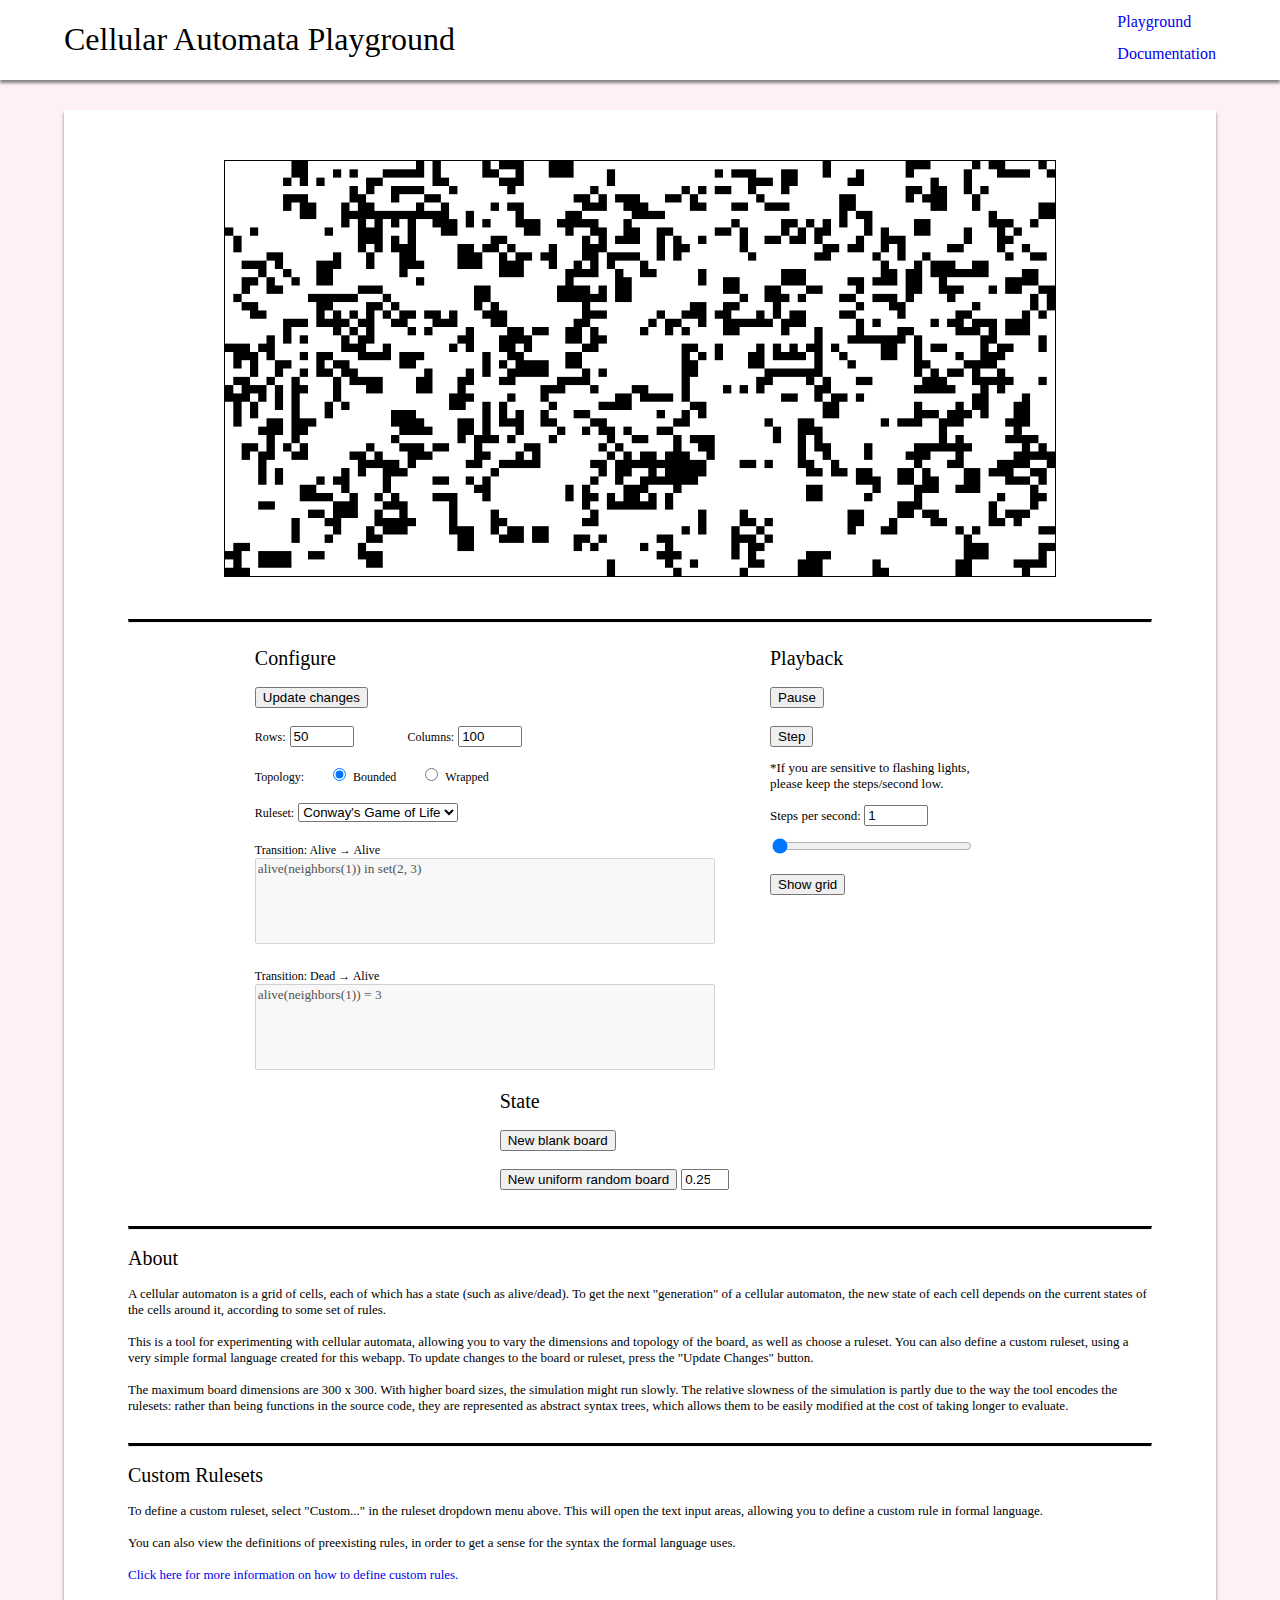
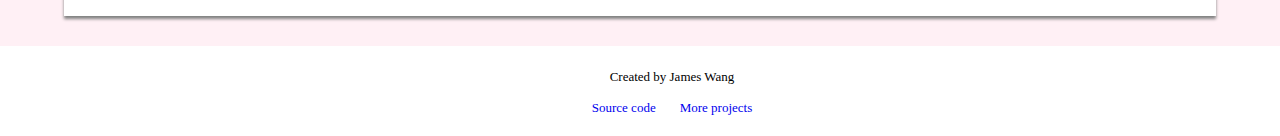
==== index.html @ 84c7635d "First commit" ====
﻿<!DOCTYPE html>
<html>
<head>
    <meta charset="utf-8" />
    <title>Cellular Automata</title>
    <link href="css/style.css" rel="stylesheet" />

    <script src="dependencies/jquery-3.6.0.min.js"></script>

    <script src="js/abstract_syntax_tree.js"></script>
    <script src="js/cellular_automaton.js"></script>
    <script src="js/utility.js"></script>
    <script src="js/globals.js"></script>
    <script src="js/draw.js"></script>
    <script src="js/controls.js"></script>
    <script src="js/main.js"></script>
    <noscript>Sorry, your browser does not support JavaScript.</noscript>
</head>
<body>
    <div class="top-menu">
        <div style="display: inline-block; padding-left: 5%">
            <h1>Cellular Automata Playground</h1>
        </div>
        <div style="float: right; padding-right: 5%">
            <a href="./index.html"><h2 style="margin-bottom: 0px; font-size: 16px">Playground</h2></a>
            <a href="./documentation.html"><h2 style="font-size: 16px">Documentation</h2></a>
        </div>
    </div>
    <div class="main-content">

        <div id="canvas-wrapper">
            <canvas id="canvas" width="1000" height="500"></canvas>
        </div>
        <hr class="solid">

        <div id="settings-menu">
            <div id="configure-menu" name="configure-menu">
                <h2>Configure</h2>
                <button type="button" id="update-configuration">Update changes</button>
                <br /><br />
                <div>
                    <label for="board-rows">Rows:</label>
                    <input type="number" id="board-rows" name="board-rows" min="10" max="300" style="margin-right: 50px">
                    <label for="board-columns">Columns:</label>
                    <input type="number" id="board-columns" name="board-columns" min="10" max="300">
                </div>
                <br />
                <div>
                    <label for="topology" style="margin-right: 20px;">Topology:</label>
                    <input type="radio" id="bounded" name="topology" value="bounded" checked="checked">
                    <label for="bounded" style="margin-right: 20px">Bounded</label>
                    <input type="radio" id="wrapped" name="topology" value="wrapped">
                    <label for="wrapped">Wrapped</label>
                </div>
                <br />
                <div>
                    <label for="rule-select">Ruleset:</label>
                    <select name="rule-select" id="rule-select">
                        <option value="conway">Conway's Game of Life</option>
                        <option value="mazectric">Mazectric</option>
                        <option value="replicator">Replicator</option>
                        <option value="seeds">Seeds</option>
                        <option value="downwards">Downwards</option>
                        <option value="custom">Custom...</option>
                    </select>
                </div>
                <br />
                <div>
                    <label for="alive-alive">Transition: Alive → Alive</label>
                    <br />
                    <textarea class="rule-input" type="text" id="alive-alive" cols="60" rows="5" disabled>alive(neighbors(1)) in set(2, 3)</textarea>
                    <br /><br />
                    <label for="dead-alive">Transition: Dead → Alive</label>
                    <br />
                    <textarea class="rule-input" type="text" id="dead-alive" cols="60" rows="5" disabled>alive(neighbors(1)) = 3</textarea>
                    <br />
                </div>
            </div>
            <div id="play-menu" name="play-menu">
                <h2>Playback</h2>
                <button type="button" id="play-simulation" style="display: block">Pause</button>
                <br />
                <button type="button" id="step-simulation" style="display: block">Step</button>
                <p>
                    *If you are sensitive to flashing lights, <br />
                    please keep the steps/second low.
                </p>
                <p style="display: inline">Steps per second: </p>
                <input type="number" min="1" max="100" value="1" id="speed-input" style="display: inline; margin-bottom: 10px" />
                <input type="range" min="1" max="10" value="1" id="speed-slider" style="width: 200px; display: block" />
                <br />
                <button type="button" id="grid-visible">Show grid</button>
            </div>
            <div id="state-menu" name="state-menu">
                <h2>State</h2>
                <button type="button" id="blank-board">New blank board</button>
                <br /><br />
                <button type="button" id="random-board" style="margin-bottom: 10px">New uniform random board</button>
                <input type="number" min="0" max="1" value="0.25" id="random-board-probability" />
            </div>
        </div>

        <br />
        <hr class="solid">

        <h2>About</h2>
        <p>
            A cellular automaton is a grid of cells, each of which has a state (such as alive/dead).
            To get the next "generation" of a cellular automaton,
            the new state of each cell depends on the current states of the cells around it,
            according to some set of rules.
            <br /><br />
            This is a tool for experimenting with cellular automata,
            allowing you to vary the dimensions and topology of the board,
            as well as choose a ruleset. 
            You can also define a custom ruleset,
            using a very simple formal language created for this webapp.
            To update changes to the board or ruleset, press the "Update Changes" button.
            <br /><br />
            The maximum board dimensions are 300 x 300.
            With higher board sizes, the simulation might run slowly.
            The relative slowness of the simulation is partly due to the way the tool encodes the rulesets:
            rather than being functions in the source code,
            they are represented as abstract syntax trees,
            which allows them to be easily modified at the cost of taking longer to evaluate.
            <br /><br />
        </p>
        <hr class="solid">

        <h2>Custom Rulesets</h2>
        <p>
            To define a custom ruleset, select "Custom..." in the ruleset dropdown menu above.
            This will open the text input areas, allowing you to define a custom rule in formal language.
            <br /><br />
            You can also view the definitions of preexisting rules, 
            in order to get a sense for the syntax the formal language uses.
            <br /><br />
            <a href="./documentation.html">Click here for more information on how to define custom rules.</a>
        </p>
    </div>
    <div class="bottom-menu">
        <p>Created by James Wang</p>
        <a href="https://github.com/jwang541/Custom-Cellular-Automata" style="margin-right: 20px">Source code</a>
        <a href="https://github.com/jwang541?tab=repositories">More projects</a>
    </div>
</body>
</html>
---- css/style.css ----
﻿body {
    background-color: lavenderblush;
    overflow-wrap: break-word;
    padding: 0px;
    margin: 0px;
}

h1 {
    font-family: Verdana;
    font-size: 32px;
    font-weight: 100;
}

h2 {
    font-family: Verdana;
    font-size: 20px;
    font-weight: 400;
}

p {
    font-family: Verdana;
    font-size: 13px;
    font-weight: 400;
}

label {
    font-family: Verdana;
    font-size: 12px;
    font-weight: 400;
}

a {
    font-family: Verdana;
    font-size: 13px;
    font-weight: 400;
}
a:link { text-decoration: none; }
a:visited { text-decoration: none; }
a:hover { text-decoration: none; }
a:active { text-decoration: none; }

code {
    background-color: #eee;
    border-radius: 3px;
    font-family: courier, monospace;
    padding: 0 3px;
}

.top-menu {
    width: 100%;
    text-align: left;
    background-color: white;
    box-shadow: 0px 3px 3px grey;
    vertical-align: top;
    display: inline-block;
}

.main-content {
    padding-top: 20px;
    padding-bottom: 20px;
    padding-left: 5%;
    padding-right: 5%;
    margin-top: 30px;
    margin-bottom: 30px;
    margin-left: 5%;
    margin-right: 5%;
    background-color: white;
    box-shadow: 0px 3px 3px grey;
}

.bottom-menu {
    width: auto;
    padding-top: 10px;
    padding-bottom: 20px;
    padding-left: 5%;
    text-align: center;
    background-color: white;
}

#canvas-title {
    width: 80%;
    margin-left: auto;
    margin-right: auto;
    padding-bottom: 0px;
    text-align: center;
}

#canvas-wrapper {
    width: 90%;
    margin-left: auto;
    margin-right: auto;
    text-align: center;
    padding-top: 30px;
    padding-bottom: 30px;
}

#canvas {
    height: 90%;
    max-width: 90%;
    background-color: white;
    border: 1px solid black;
    margin: auto;
}

#settings-menu {
    width: 100%;
    margin: 0 auto;
    text-align: center;
}

#configure-menu {
    vertical-align: top;
    display: inline-block;
    width: auto;
    margin-right: 5%;
    text-align: left;
}

#play-menu {
    vertical-align: top;
    display: inline-block;
    width: auto;
    margin-right: 5%;
    text-align: left;
}

#state-menu {
    vertical-align: top;
    display: inline-block;
    width: auto;
    margin-right: 5%;
    text-align: left;
}

#file-menu {
    vertical-align: top;
    display: inline-block;
    width: auto;
    text-align: left;
}

hr.solid {
    border-top: 3px solid #000000;
}

.rule-input {
    font-family: Consolas;
    resize: none;
}

table, th, td {
    border: 1px solid;
}

td {
    padding: 10px;
}
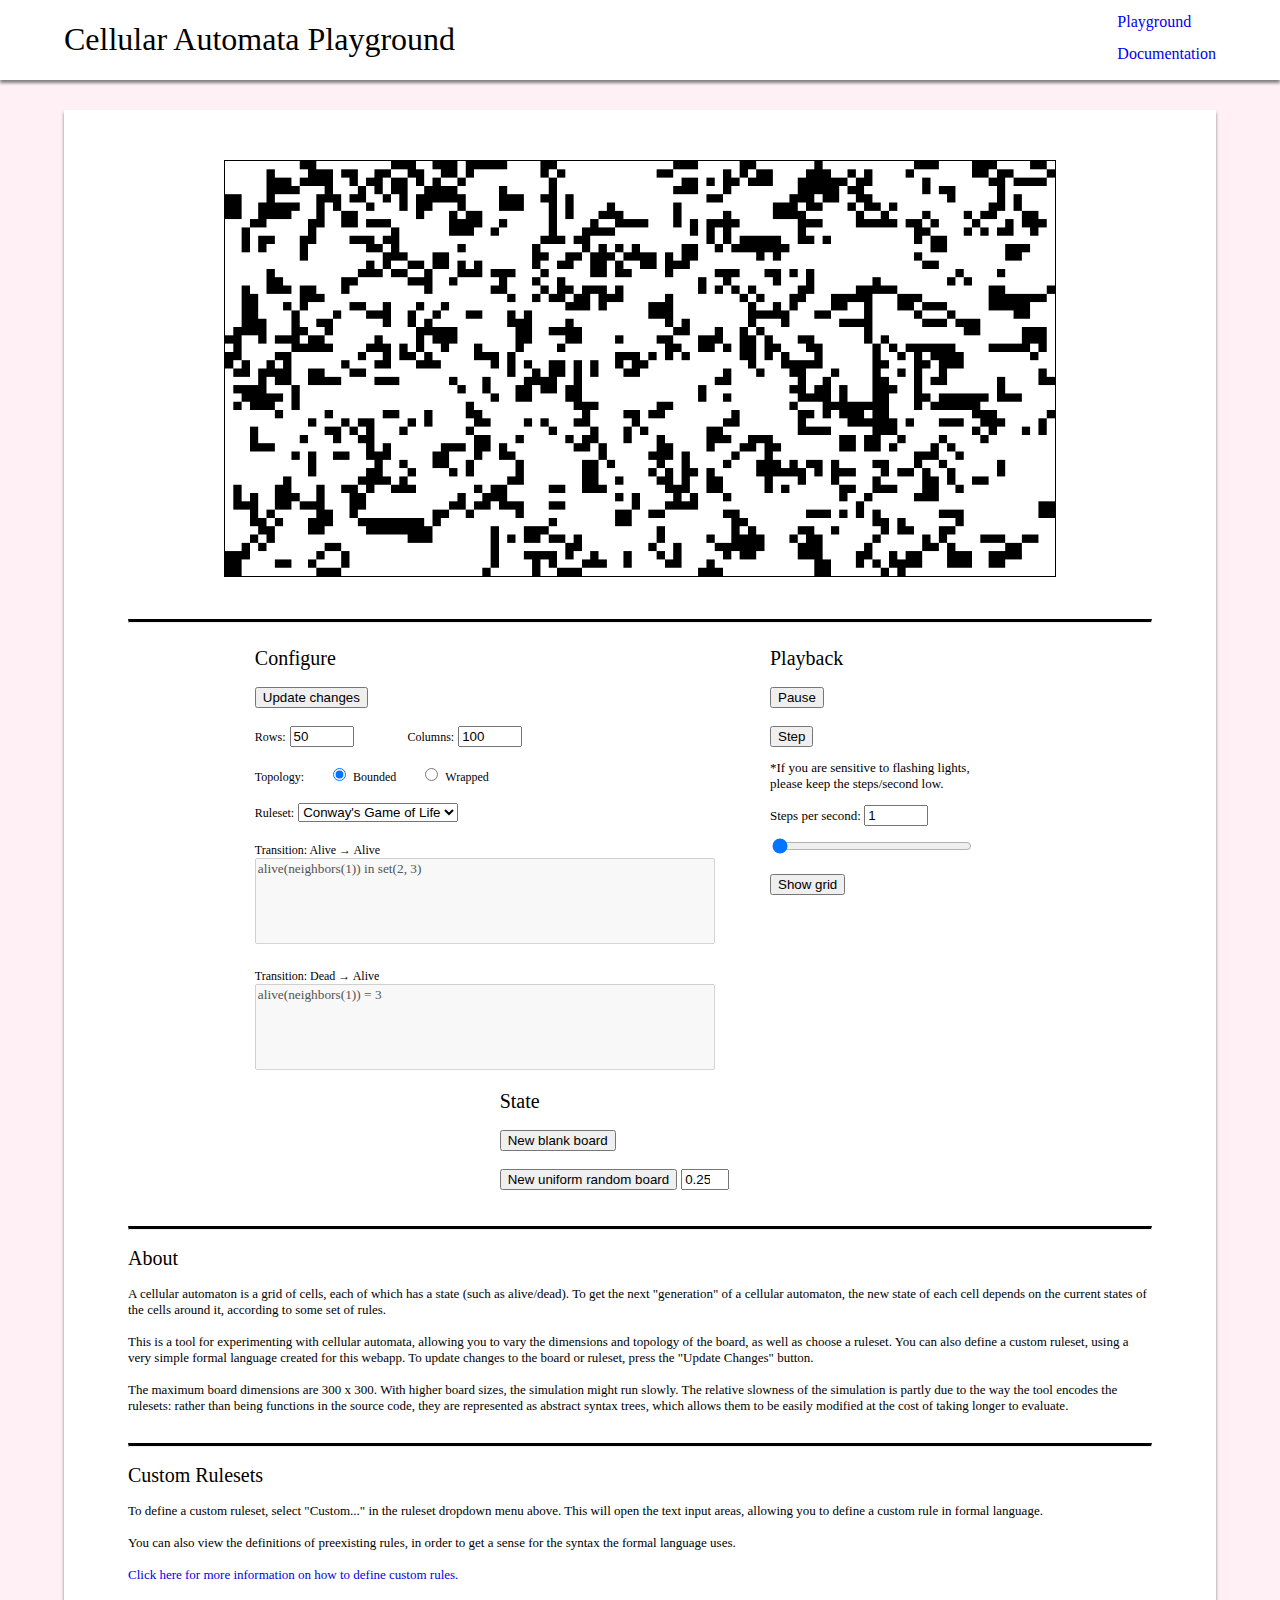
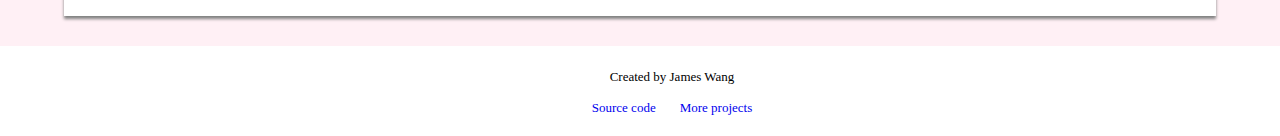
==== commit 0b79ec66: "Update link to source code" ====
--- a/index.html
+++ b/index.html
@@ -140,7 +140,7 @@
     </div>
     <div class="bottom-menu">
         <p>Created by James Wang</p>
-        <a href="https://github.com/jwang541/Custom-Cellular-Automata" style="margin-right: 20px">Source code</a>
+        <a href="https://github.com/jwang541/Cellular-Automata-Playground" style="margin-right: 20px">Source code</a>
         <a href="https://github.com/jwang541?tab=repositories">More projects</a>
     </div>
 </body>
